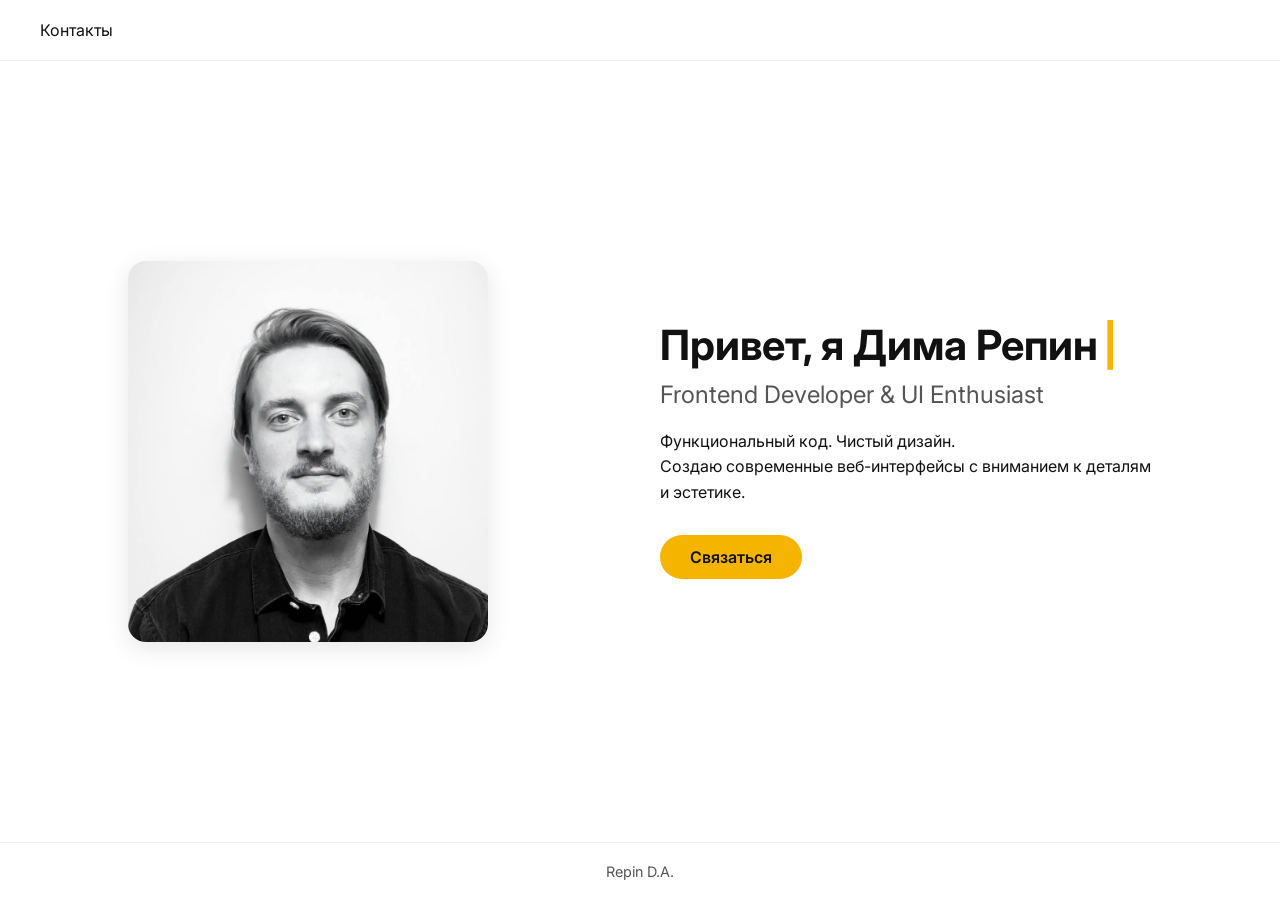
==== index.html @ d5427607 "first commit" ====
<!DOCTYPE html>
<html lang="ru">
<head>
  <meta charset="UTF-8" />
  <meta name="viewport" content="width=device-width, initial-scale=1.0" />
  <title>Repin</title>
  <link rel="stylesheet" href="style.css" />
  <link href="https://fonts.googleapis.com/css2?family=Inter:wght@400;600&display=swap" rel="stylesheet" />
</head>
<body>
  <header>
    <nav>
      
      <a href="contacts.html" class="nav-link">Контакты</a>
    </nav>
  </header>

  <main class="about-section">
    <img src="images/photo.jpg" alt="Моё фото" class="profile-photo reveal" />
    <div class="about-text">
      <h1 class="reveal">Привет, я Дима Репин</h1>
      <h2 class="reveal">Frontend Developer & UI Enthusiast</h2>
      <p class="reveal">Функциональный код. Чистый дизайн.<br> Создаю современные веб-интерфейсы с вниманием к деталям и эстетике.</p>
      <a href="contacts.html" class="btn reveal">Связаться</a>
    </div>
  </main>

  <footer>
    <p>Repin D.A.</p>
  </footer>

  <script>
    // Анимация появления при прокрутке
    const reveals = document.querySelectorAll('.reveal');
    function revealOnScroll() {
      for (let el of reveals) {
        const windowHeight = window.innerHeight;
        const elementTop = el.getBoundingClientRect().top;
        if (elementTop < windowHeight - 100) {
          el.classList.add('visible');
        }
      }
    }
    window.addEventListener('scroll', revealOnScroll);
    revealOnScroll();

    // Тень у шапки при прокрутке
    const header = document.querySelector('header');
    window.addEventListener('scroll', () => {
      if (window.scrollY > 50) header.classList.add('scrolled');
      else header.classList.remove('scrolled');
    });
  </script>
</body>
</html>
---- style.css ----
/* 🌿 Общие стили */
* {
  margin: 0;
  padding: 0;
  box-sizing: border-box;
}

body {
  font-family: "Inter", sans-serif;
  background-color: #ffffff; 
  color: #111;
  display: flex;
  flex-direction: column;
  min-height: 100vh;
  scroll-behavior: smooth;
  transition: background 0.5s ease;
}

/* При прокрутке фон становится чуть темнее */
body.scrolled {
  background: linear-gradient(180deg, #fefefe 0%, #fff4cc 100%);
}

/* 🌸 Шапка */
header {
  padding: 20px 40px;
  border-bottom: 1px solid #eee;
  background: rgba(255, 255, 255, 0.9);
  backdrop-filter: blur(8px);
  position: sticky;
  top: 0;
  z-index: 100;
  transition: box-shadow 0.3s;
}

header.scrolled {
  box-shadow: 0 2px 10px rgba(0, 0, 0, 0.1);
}

nav {
  display: flex;
  justify-content: space-between;
  align-items: center;
}

.logo {
  font-weight: 600;
  text-decoration: none;
  color: #111;
  font-size: 1.2rem;
  letter-spacing: 0.5px;
  transition: color 0.3s;
}

.logo:hover {
  color: #f4b400;
}

.nav-link {
  text-decoration: none;
  color: #111;
  transition: color 0.3s;
}

.nav-link:hover {
  color: #f4b400;
}

/* 💛 Главная секция */
.about-section {
  display: grid;
  grid-template-columns: 1fr 1fr;
  align-items: center;
  gap: 40px;
  padding: 80px 10%;
  flex: 1;
}

/* Фото с параллаксом */
.profile-photo {
  width: 100%;
  max-width: 360px;
  border-radius: 18px;
  box-shadow: 0 6px 24px rgba(0, 0, 0, 0.1);
  transition:
    transform 0.8s cubic-bezier(0.25, 1, 0.5, 1),
    box-shadow 0.4s ease;
  transform-style: preserve-3d;
}

.profile-photo:hover {
  transform: scale(1.05) rotateY(3deg) rotateX(2deg);
  box-shadow: 0 10px 30px rgba(0, 0, 0, 0.15);
}

/* Текст */
.about-text h1 {
  font-size: 2.6rem;
  margin-bottom: 10px;
  opacity: 0;
  animation: fadeUp 1s ease forwards;
  animation-delay: 0.2s;
}

.about-text h1::after {
  content: "|";
  animation: blink 1s infinite;
  color: #f4b400;
  margin-left: 5px;
}

.about-text h2 {
  font-weight: 400;
  color: #555;
  margin-bottom: 20px;
  opacity: 0;
  animation: fadeUp 1s ease forwards;
  animation-delay: 0.5s;
}

.about-text p {
  line-height: 1.6;
  margin-bottom: 30px;
  opacity: 0;
  animation: fadeUp 1s ease forwards;
  animation-delay: 0.8s;
}

/* Кнопка */
.btn {
  display: inline-block;
  background-color: #f4b400;
  color: #111;
  padding: 12px 30px;
  border-radius: 30px;
  text-decoration: none;
  font-weight: 600;
  transition: all 0.3s ease;
  position: relative;
  overflow: hidden;
}

.btn:hover {
  background-color: #ffca28;
  box-shadow: 0 6px 20px rgba(244, 180, 0, 0.45);
  transform: translateY(-2px);
}

.btn:active {
  transform: scale(0.97);
  box-shadow: 0 4px 10px rgba(244, 180, 0, 0.3);
  filter: brightness(0.95);
}

/* Эффект свечения при движении мыши */
.btn::after {
  content: "";
  position: absolute;
  top: -50%;
  left: -50%;
  width: 200%;
  height: 200%;
  background: radial-gradient(
    circle,
    rgba(255, 255, 255, 0.4) 10%,
    transparent 60%
  );
  transform: translate(-50%, -50%) scale(0);
  transition: transform 0.4s ease;
}

.btn:hover::after {
  transform: translate(-50%, -50%) scale(1);
}

/* 📬 Контакты */
.contacts-section {
  padding: 80px 10%;
  text-align: center;
  flex: 1;
  animation: fadeUp 1s forwards;
}

.contact-form {
  display: flex;
  flex-direction: column;
  gap: 15px;
  max-width: 400px;
  margin: 40px auto;
}

.contact-form input,
.contact-form textarea {
  border: 1px solid #ccc;
  border-radius: 8px;
  padding: 10px;
  font-size: 1rem;
  transition:
    border 0.3s,
    transform 0.2s;
}

.contact-form input:focus,
.contact-form textarea:focus {
  outline: none;
  border-color: #f4b400;
  transform: scale(1.02);
}

/* Ссылки */
.social-links {
  margin-top: 20px;
}

.social-links a {
  margin: 0 10px;
  text-decoration: none;
  color: #111;
  transition:
    color 0.3s,
    transform 0.2s,
    text-shadow 0.3s;
}

.social-links a:hover {
  color: #f4b400;
  transform: translateY(-2px);
  text-shadow: 0 2px 8px rgba(244, 180, 0, 0.4);
}

/* 🌙 Футер */
footer {
  text-align: center;
  padding: 20px;
  border-top: 1px solid #eee;
  color: #555;
  font-size: 0.9rem;
  background-color: #fff;
}

/* 🔮 Анимации */
@keyframes fadeUp {
  from {
    opacity: 0;
    transform: translateY(20px);
  }
  to {
    opacity: 1;
    transform: translateY(0);
  }
}

@keyframes blink {
  50% {
    opacity: 0;
  }
}

/* 🌿 Reveal-эффекты */
.reveal {
  opacity: 0;
  transform: translateY(40px);
  transition:
    opacity 0.8s ease,
    transform 0.8s ease;
}

.reveal.visible {
  opacity: 1;
  transform: translateY(0);
}

/* 📱 Адаптив */
@media (max-width: 768px) {
  .about-section {
    grid-template-columns: 1fr;
    text-align: center;
    gap: 20px;
  }

  .profile-photo {
    margin: 0 auto;
  }

  nav {
    flex-direction: column;
    gap: 10px;
  }
}
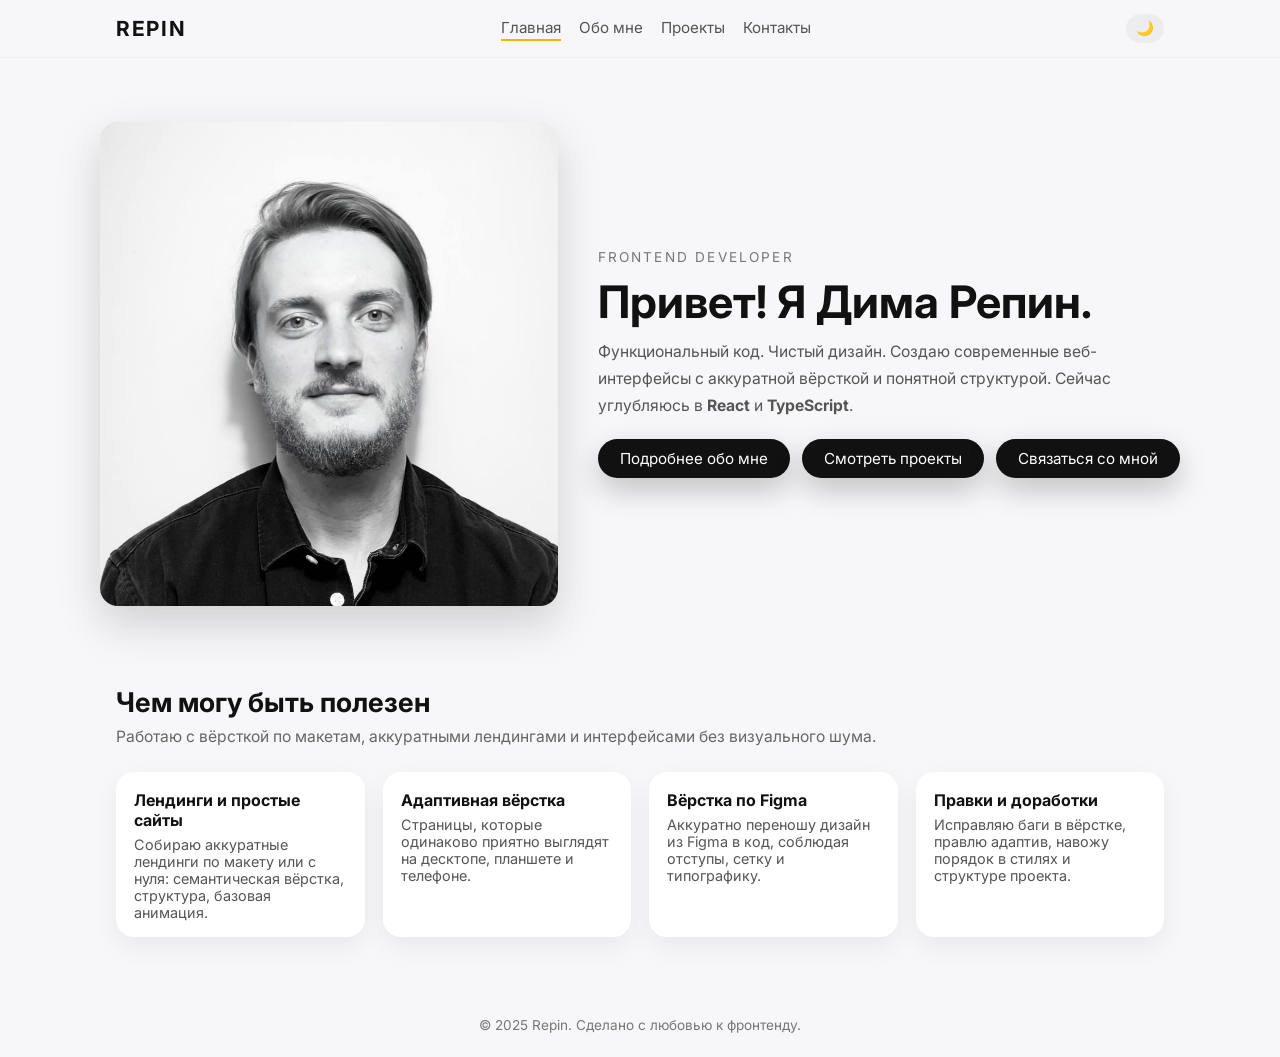
==== commit 79ed7782: "Первая версия сайта + тёмная тема + адаптив" ====
--- a/index.html
+++ b/index.html
@@ -3,53 +3,83 @@
 <head>
   <meta charset="UTF-8" />
   <meta name="viewport" content="width=device-width, initial-scale=1.0" />
-  <title>Repin</title>
+  <title>Repin — Frontend Developer</title>
+
+  <!-- Скрипт с темой и логикой (подключён до CSS, чтобы не мигала тема) -->
+  <script src="script.js"></script>
+
   <link rel="stylesheet" href="style.css" />
   <link href="https://fonts.googleapis.com/css2?family=Inter:wght@400;600&display=swap" rel="stylesheet" />
 </head>
 <body>
   <header>
     <nav>
-      
-      <a href="contacts.html" class="nav-link">Контакты</a>
+      <a href="index.html" class="logo">Repin</a>
+      <div class="nav-links">
+        <a href="index.html" class="nav-link active">Главная</a>
+        <a href="about.html" class="nav-link">Обо мне</a>
+        <a href="projects.html" class="nav-link">Проекты</a>
+        <a href="contacts.html" class="nav-link">Контакты</a>
+      </div>
+      <button class="theme-toggle" aria-label="Переключить тему">🌙</button>
     </nav>
   </header>
 
-  <main class="about-section">
-    <img src="images/photo.jpg" alt="Моё фото" class="profile-photo reveal" />
-    <div class="about-text">
-      <h1 class="reveal">Привет, я Дима Репин</h1>
-      <h2 class="reveal">Frontend Developer & UI Enthusiast</h2>
-      <p class="reveal">Функциональный код. Чистый дизайн.<br> Создаю современные веб-интерфейсы с вниманием к деталям и эстетике.</p>
-      <a href="contacts.html" class="btn reveal">Связаться</a>
-    </div>
+  <main>
+    <!-- HERO с фото -->
+    <section class="hero-section">
+      <div class="hero-inner">
+        <div class="hero-photo-wrapper reveal">
+          <img src="images/photo.jpg" alt="Фото Дмитрия Репина" class="profile-photo" />
+        </div>
+        <div class="hero-content">
+          <p class="hero-label reveal">Frontend Developer</p>
+          <h1 class="hero-title reveal">Привет! Я Дима Репин.</h1>
+          <p class="hero-subtitle reveal">
+            Функциональный код. Чистый дизайн. Создаю современные веб-интерфейсы
+            с аккуратной вёрсткой и понятной структурой. Сейчас углубляюсь
+            в <strong>React</strong> и <strong>TypeScript</strong>.
+          </p>
+          <div class="hero-actions reveal">
+            <a href="about.html" class="btn">Подробнее обо мне</a>
+            <a href="projects.html" class="btn">Смотреть проекты</a>
+            <a href="contacts.html" class="btn">Связаться со мной</a>
+          </div>
+        </div>
+      </div>
+    </section>
+
+    <!-- ЧЕМ МОГУ БЫТЬ ПОЛЕЗЕН -->
+    <section class="services-section">
+      <div class="container">
+        <h2 class="section-title reveal">Чем могу быть полезен</h2>
+        <p class="section-subtitle reveal">
+          Работаю c вёрсткой по макетам, аккуратными лендингами и интерфейсами без визуального шума.
+        </p>
+        <div class="services-grid">
+          <article class="service-card reveal">
+            <h3>Лендинги и простые сайты</h3>
+            <p>Собираю аккуратные лендинги по макету или с нуля: семантическая вёрстка, структура, базовая анимация.</p>
+          </article>
+          <article class="service-card reveal">
+            <h3>Адаптивная вёрстка</h3>
+            <p>Страницы, которые одинаково приятно выглядят на десктопе, планшете и телефоне.</p>
+          </article>
+          <article class="service-card reveal">
+            <h3>Вёрстка по Figma</h3>
+            <p>Аккуратно переношу дизайн из Figma в код, соблюдая отступы, сетку и типографику.</p>
+          </article>
+          <article class="service-card reveal">
+            <h3>Правки и доработки</h3>
+            <p>Исправляю баги в вёрстке, правлю адаптив, навожу порядок в стилях и структуре проекта.</p>
+          </article>
+        </div>
+      </div>
+    </section>
   </main>
 
   <footer>
-    <p>Repin D.A.</p>
+    <p>© 2025 Repin. Сделано с любовью к фронтенду.</p>
   </footer>
-
-  <script>
-    // Анимация появления при прокрутке
-    const reveals = document.querySelectorAll('.reveal');
-    function revealOnScroll() {
-      for (let el of reveals) {
-        const windowHeight = window.innerHeight;
-        const elementTop = el.getBoundingClientRect().top;
-        if (elementTop < windowHeight - 100) {
-          el.classList.add('visible');
-        }
-      }
-    }
-    window.addEventListener('scroll', revealOnScroll);
-    revealOnScroll();
-
-    // Тень у шапки при прокрутке
-    const header = document.querySelector('header');
-    window.addEventListener('scroll', () => {
-      if (window.scrollY > 50) header.classList.add('scrolled');
-      else header.classList.remove('scrolled');
-    });
-  </script>
 </body>
 </html>
--- a/style.css
+++ b/style.css
@@ -1,268 +1,703 @@
-/* 🌿 Общие стили */
+/* 🌿 Базовые стили */
 * {
   margin: 0;
   padding: 0;
   box-sizing: border-box;
 }
 
+html {
+  scroll-behavior: smooth;
+}
+
 body {
-  font-family: "Inter", sans-serif;
-  background-color: #ffffff; 
+  font-family: "Inter", system-ui, -apple-system, BlinkMacSystemFont, sans-serif;
+  background: #f7f7f9;
   color: #111;
   display: flex;
   flex-direction: column;
   min-height: 100vh;
-  scroll-behavior: smooth;
-  transition: background 0.5s ease;
-}
-
-/* При прокрутке фон становится чуть темнее */
+  transition: background 0.5s ease, color 0.5s ease;
+}
+
+/* лёгкая смена фона при скролле */
 body.scrolled {
-  background: linear-gradient(180deg, #fefefe 0%, #fff4cc 100%);
-}
-
-/* 🌸 Шапка */
+  background: radial-gradient(circle at top, #f0f4ff 0, #f7f7f9 45%, #f7f7f9 100%);
+}
+
+/* Тёмная тема */
+html.dark body {
+  background: #05060a;
+  color: #f5f5f5;
+}
+
+/* Контейнер */
+.container {
+  max-width: 1080px;
+  margin: 0 auto;
+  padding: 0 16px;
+}
+
+/* Шапка */
 header {
-  padding: 20px 40px;
-  border-bottom: 1px solid #eee;
-  background: rgba(255, 255, 255, 0.9);
-  backdrop-filter: blur(8px);
   position: sticky;
   top: 0;
-  z-index: 100;
-  transition: box-shadow 0.3s;
+  z-index: 20;
+  background: rgba(247, 247, 249, 0.9);
+  backdrop-filter: blur(12px);
+  border-bottom: 1px solid rgba(0, 0, 0, 0.04);
+  transition: box-shadow 0.3s ease, background 0.3s ease, border-color 0.3s ease;
+}
+
+html.dark header {
+  background: rgba(5, 6, 10, 0.9);
+  border-color: rgba(255, 255, 255, 0.04);
 }
 
 header.scrolled {
-  box-shadow: 0 2px 10px rgba(0, 0, 0, 0.1);
+  box-shadow: 0 10px 30px rgba(0, 0, 0, 0.1);
 }
 
 nav {
-  display: flex;
+  max-width: 1080px;
+  margin: 0 auto;
+  padding: 14px 16px;
+  display: flex;
+  align-items: center;
   justify-content: space-between;
+  gap: 12px;
+}
+
+.logo {
+  font-weight: 700;
+  font-size: 1.3rem;
+  text-decoration: none;
+  color: inherit;
+  letter-spacing: 0.08em;
+  text-transform: uppercase;
+}
+
+.nav-links {
+  display: flex;
+  gap: 18px;
   align-items: center;
 }
 
-.logo {
-  font-weight: 600;
+.nav-link {
+  text-decoration: none;
+  color: #555;
+  font-size: 0.95rem;
+  position: relative;
+  padding-bottom: 2px;
+  transition: color 0.2s ease, opacity 0.2s ease;
+}
+
+html.dark .nav-link {
+  color: #ccc;
+}
+
+.nav-link::after {
+  content: "";
+  position: absolute;
+  left: 0;
+  bottom: -2px;
+  width: 0;
+  height: 2px;
+  background-color: #f5b400;
+  transition: width 0.2s ease;
+}
+
+.nav-link:hover {
+  color: #111;
+}
+
+html.dark .nav-link:hover {
+  color: #fff;
+}
+
+.nav-link:hover::after,
+.nav-link.active::after {
+  width: 100%;
+}
+
+.theme-toggle {
+  border: none;
+  background: rgba(0, 0, 0, 0.04);
+  border-radius: 999px;
+  padding: 6px 10px;
+  cursor: pointer;
+  font-size: 0.9rem;
+  transition: background 0.2s ease, transform 0.1s ease;
+}
+
+html.dark .theme-toggle {
+  background: rgba(255, 255, 255, 0.06);
+  color: #f5f5f5;
+}
+
+.theme-toggle:hover {
+  transform: translateY(-1px);
+}
+
+/* Главный контент */
+main {
+  flex: 1;
+}
+
+/* HERO */
+.hero-section {
+  padding: 64px 16px 40px;
+}
+
+.hero-inner {
+  max-width: 1080px;
+  margin: 0 auto;
+  display: grid;
+  grid-template-columns: minmax(0, 1.1fr) minmax(0, 1.4fr);
+  gap: 40px;
+  align-items: center;
+}
+
+.hero-photo-wrapper {
+  display: flex;
+  justify-content: center;
+}
+
+.hero-label {
+  font-size: 0.85rem;
+  letter-spacing: 0.16em;
+  text-transform: uppercase;
+  color: #777;
+  margin-bottom: 10px;
+}
+
+html.dark .hero-label {
+  color: #aaa;
+}
+
+.hero-title {
+  font-size: clamp(2.1rem, 3vw + 1rem, 2.8rem);
+  margin-bottom: 10px;
+}
+
+.hero-subtitle {
+  max-width: 560px;
+  font-size: 0.98rem;
+  line-height: 1.7;
+  color: #555;
+  margin-bottom: 20px;
+}
+
+html.dark .hero-subtitle {
+  color: #cfcfcf;
+}
+
+.hero-actions {
+  display: flex;
+  gap: 12px;
+  flex-wrap: wrap;
+}
+
+/* ОБО МНЕ СТРАНИЦА */
+.about-section {
+  padding: 64px 16px 48px;
+}
+
+.about-inner {
+  max-width: 1080px;
+  margin: 0 auto;
+  display: grid;
+  grid-template-columns: 360px minmax(0, 1fr);
+  gap: 48px;
+  align-items: flex-start;
+}
+
+.about-left {
+  display: flex;
+}
+
+.about-card {
+  width: 100%;
+  background: #fff;
+  border-radius: 24px;
+  padding: 24px;
+  box-shadow: 0 16px 40px rgba(0, 0, 0, 0.06);
+  display: flex;
+  flex-direction: column;
+  gap: 18px;
+}
+
+html.dark .about-card {
+  background: #11131b;
+  box-shadow: 0 20px 50px rgba(0, 0, 0, 0.9);
+}
+
+.about-photo-wrapper {
+  margin: 0 0 16px 0;
+}
+
+.profile-photo {
+  width: 100%;
+  max-width: 100%;
+  border-radius: 18px;
+  object-fit: cover;
+  box-shadow: 0 18px 45px rgba(0, 0, 0, 0.16);
+  animation: float 10s ease-in-out infinite;
+}
+
+/* лёгкая «плавающая» анимация фото */
+@keyframes float {
+  0%, 100% {
+    transform: translateY(0);
+  }
+  50% {
+    transform: translateY(-6px);
+  }
+}
+
+.about-text h1 {
+  font-size: clamp(2rem, 2.6vw + 1.3rem, 2.6rem);
+  margin-bottom: 8px;
+}
+
+.about-text h2 {
+  font-size: 1.05rem;
+  font-weight: 500;
+  color: #666;
+  margin-bottom: 16px;
+}
+
+html.dark .about-text h2 {
+  color: #aaa;
+}
+
+.about-text p {
+  margin-bottom: 14px;
+  line-height: 1.7;
+}
+
+.about-list {
+  list-style: none;
+  margin: 60px 0 22px;
+  display: flex;
+  flex-direction: column;
+  gap: 10px;
+}
+
+.about-label {
+  font-size: 0.78rem;
+  text-transform: uppercase;
+  letter-spacing: 0.14em;
+  color: #777;
+  display: block;
+}
+
+html.dark .about-label {
+  color: #9a9a9a;
+}
+
+.about-value {
+  font-size: 0.93rem;
+  line-height: 1.6;
+}
+
+/* Технологии */
+.tech-block h3 {
+  font-size: 1rem;
+  margin-bottom: 4px;
+}
+
+.tech-note {
+  font-size: 0.86rem;
+  color: #777;
+  margin-bottom: 8px;
+}
+
+html.dark .tech-note {
+  color: #b4b4b4;
+}
+
+.tech-list {
+  list-style: none;
+  display: flex;
+  flex-wrap: wrap;
+  gap: 8px;
+}
+
+.tech-pill {
+  display: inline-flex;
+  align-items: center;
+  justify-content: center;
+  padding: 6px 12px;
+  border-radius: 999px;
+  border: 1px solid rgba(0, 0, 0, 0.1);
+  background: #fff;
+  font-size: 0.86rem;
+  text-decoration: none;
+  color: #333;
+  transition: background 0.2s ease, transform 0.1s ease, box-shadow 0.2s ease;
+}
+
+.tech-pill:hover {
+  transform: translateY(-1px);
+  background: #111;
+  color: #fff;
+  box-shadow: 0 10px 26px rgba(0, 0, 0, 0.18);
+}
+
+html.dark .tech-pill {
+  background: #151720;
+  border-color: rgba(255, 255, 255, 0.1);
+  color: #e5e5e5;
+}
+
+html.dark .tech-pill:hover {
+  background: #f5b400;
+  color: #111;
+}
+
+/* Кнопки */
+.btn {
+  display: inline-flex;
+  align-items: center;
+  justify-content: center;
+  padding: 10px 22px;
+  border-radius: 999px;
+  background: #111;
+  color: #fff;
+  border: none;
+  text-decoration: none;
+  font-size: 0.95rem;
+  cursor: pointer;
+  transition: transform 0.15s ease, box-shadow 0.2s ease, background 0.2s ease;
+  box-shadow: 0 12px 30px rgba(0, 0, 0, 0.22);
+}
+
+.btn:hover {
+  transform: translateY(-1px);
+  box-shadow: 0 18px 40px rgba(0, 0, 0, 0.26);
+}
+
+html.dark .btn {
+  background: #f5b400;
+  color: #111;
+  box-shadow: 0 12px 30px rgba(245, 180, 0, 0.35);
+}
+
+html.dark .btn:hover {
+  background: #ffd35a;
+}
+
+.about-actions,
+.page-actions {
+  margin-top: 16px;
+  display: flex;
+  gap: 12px;
+  flex-wrap: wrap;
+}
+
+/* центрируем кнопки на about */
+.centered-actions {
+  justify-content: center;
+}
+
+/* Общие заголовки */
+.section-title {
+  font-size: 1.7rem;
+  margin-bottom: 8px;
+}
+
+.section-subtitle {
+  font-size: 0.98rem;
+  color: #666;
+  margin-bottom: 26px;
+}
+
+html.dark .section-subtitle {
+  color: #a9a9a9;
+}
+
+/* ЧЕМ МОГУ БЫТЬ ПОЛЕЗЕН */
+.services-section {
+  padding: 40px 0 60px;
+}
+
+.services-grid {
+  display: grid;
+  grid-template-columns: repeat(auto-fit, minmax(240px, 1fr));
+  gap: 18px;
+}
+
+.service-card {
+  background: #fff;
+  border-radius: 18px;
+  padding: 18px 18px 16px;
+  box-shadow: 0 10px 26px rgba(0, 0, 0, 0.06);
+  transition: transform 0.2s ease, box-shadow 0.2s ease, background 0.25s ease;
+}
+
+.service-card h3 {
+  font-size: 1rem;
+  margin-bottom: 6px;
+}
+
+.service-card p {
+  font-size: 0.9rem;
+  color: #555;
+}
+
+.service-card:hover {
+  transform: translateY(-4px);
+  box-shadow: 0 18px 40px rgba(0, 0, 0, 0.1);
+}
+
+html.dark .service-card {
+  background: #11131b;
+  box-shadow: 0 14px 34px rgba(0, 0, 0, 0.85);
+}
+
+html.dark .service-card p {
+  color: #d1d1d1;
+}
+
+/* ПРОЕКТЫ */
+.projects-section {
+  padding: 64px 0 60px;
+}
+
+.projects-grid {
+  max-width: 1080px;
+  margin: 0 auto;
+  padding: 0 16px 8px;
+  display: grid;
+  grid-template-columns: repeat(auto-fit, minmax(260px, 1fr));
+  gap: 18px;
+}
+
+.project-card {
+  background: #fff;
+  border-radius: 18px;
+  padding: 18px 18px 16px;
+  box-shadow: 0 10px 26px rgba(0, 0, 0, 0.06);
+  display: flex;
+  flex-direction: column;
+  gap: 8px;
+  transition: transform 0.2s ease, box-shadow 0.2s ease, background 0.25s ease;
+}
+
+.project-card h3 {
+  font-size: 1rem;
+}
+
+.project-card p {
+  font-size: 0.9rem;
+  color: #555;
+}
+
+.project-link {
+  font-size: 0.9rem;
   text-decoration: none;
   color: #111;
-  font-size: 1.2rem;
-  letter-spacing: 0.5px;
-  transition: color 0.3s;
-}
-
-.logo:hover {
-  color: #f4b400;
-}
-
-.nav-link {
+  margin-top: 4px;
+  display: inline-flex;
+  align-items: center;
+  gap: 6px;
+}
+
+.project-link::after {
+  content: "↗";
+  font-size: 0.85em;
+  opacity: 0.7;
+}
+
+.project-card:hover {
+  transform: translateY(-4px) translateZ(0);
+  box-shadow: 0 18px 40px rgba(0, 0, 0, 0.1);
+}
+
+html.dark .project-card {
+  background: #11131b;
+  box-shadow: 0 14px 34px rgba(0, 0, 0, 0.85);
+}
+
+html.dark .project-card p {
+  color: #d1d1d1;
+}
+
+/* КОНТАКТЫ */
+.contacts-section {
+  padding: 64px 0 40px;
+}
+
+.contact-form {
+  display: flex;
+  flex-direction: column;
+  gap: 18px;
+  max-width: 700px;
+  margin: 26px auto 10px;
+  padding: 20px 18px 18px;
+  border-radius: 20px;
+  background: #fff;
+  box-shadow: 0 14px 34px rgba(0, 0, 0, 0.08);
+  transition: transform 0.25s ease, box-shadow 0.25s ease, background 0.25s ease;
+}
+
+.contact-form.sent {
+  transform: translateY(-2px);
+  box-shadow: 0 20px 46px rgba(0, 0, 0, 0.12);
+}
+
+html.dark .contact-form {
+  background: #10121b;
+  box-shadow: 0 18px 40px rgba(0, 0, 0, 0.9);
+}
+
+.form-row {
+  display: grid;
+  grid-template-columns: repeat(2, minmax(0, 1fr));
+  gap: 16px;
+}
+
+.form-field {
+  display: flex;
+  flex-direction: column;
+  gap: 6px;
+}
+
+.form-field label {
+  font-size: 0.85rem;
+  color: #666;
+}
+
+html.dark .form-field label {
+  color: #b9b9b9;
+}
+
+input,
+textarea,
+select {
+  font-family: inherit;
+  font-size: 0.95rem;
+  padding: 9px 11px;
+  border-radius: 12px;
+  border: 1px solid rgba(0, 0, 0, 0.08);
+  background: #fafafa;
+  outline: none;
+  transition: border-color 0.18s ease, box-shadow 0.18s ease, background 0.18s ease, transform 0.1s ease;
+}
+
+textarea {
+  resize: vertical;
+  min-height: 150px;
+}
+
+html.dark input,
+html.dark textarea,
+html.dark select {
+  background: #171a24;
+  border-color: rgba(255, 255, 255, 0.06);
+  color: #f5f5f5;
+}
+
+input:focus,
+textarea:focus,
+select:focus {
+  border-color: #f5b400;
+  box-shadow: 0 0 0 1px rgba(245, 180, 0, 0.4);
+  transform: translateY(-1px);
+}
+
+/* чекбокс и футер формы */
+.form-footer {
+  display: flex;
+  justify-content: space-between;
+  gap: 14px;
+  align-items: center;
+  flex-wrap: wrap;
+  margin-top: 4px;
+}
+
+.checkbox-label {
+  display: inline-flex;
+  align-items: center;
+  gap: 8px;
+  font-size: 0.85rem;
+  color: #666;
+}
+
+html.dark .checkbox-label {
+  color: #bcbcbc;
+}
+
+.checkbox-label input {
+  width: 16px;
+  height: 16px;
+  margin: 0;
+}
+
+.form-status {
+  font-size: 0.86rem;
+  color: #0a7c3a;
+  min-height: 1em;
+  margin-top: -4px;
+}
+
+html.dark .form-status {
+  color: #6de39b;
+}
+
+/* Соцсети */
+.social-links {
+  margin-top: 24px;
+  display: flex;
+  gap: 14px;
+  flex-wrap: wrap;
+  justify-content: center;
+}
+
+.social-links a {
+  font-size: 0.92rem;
   text-decoration: none;
+  color: #555;
+  padding: 6px 10px;
+  border-radius: 999px;
+  border: 1px solid rgba(0, 0, 0, 0.06);
+  transition: background 0.2s ease, transform 0.1s ease, border-color 0.2s ease;
+}
+
+.social-links a:hover {
+  background: #111;
+  color: #fff;
+  transform: translateY(-1px);
+  border-color: transparent;
+}
+
+html.dark .social-links a {
+  color: #d4d4d4;
+  border-color: rgba(255, 255, 255, 0.07);
+}
+
+html.dark .social-links a:hover {
+  background: #f5b400;
   color: #111;
-  transition: color 0.3s;
-}
-
-.nav-link:hover {
-  color: #f4b400;
-}
-
-/* 💛 Главная секция */
-.about-section {
-  display: grid;
-  grid-template-columns: 1fr 1fr;
-  align-items: center;
-  gap: 40px;
-  padding: 80px 10%;
-  flex: 1;
-}
-
-/* Фото с параллаксом */
-.profile-photo {
-  width: 100%;
-  max-width: 360px;
-  border-radius: 18px;
-  box-shadow: 0 6px 24px rgba(0, 0, 0, 0.1);
-  transition:
-    transform 0.8s cubic-bezier(0.25, 1, 0.5, 1),
-    box-shadow 0.4s ease;
-  transform-style: preserve-3d;
-}
-
-.profile-photo:hover {
-  transform: scale(1.05) rotateY(3deg) rotateX(2deg);
-  box-shadow: 0 10px 30px rgba(0, 0, 0, 0.15);
-}
-
-/* Текст */
-.about-text h1 {
-  font-size: 2.6rem;
-  margin-bottom: 10px;
-  opacity: 0;
-  animation: fadeUp 1s ease forwards;
-  animation-delay: 0.2s;
-}
-
-.about-text h1::after {
-  content: "|";
-  animation: blink 1s infinite;
-  color: #f4b400;
-  margin-left: 5px;
-}
-
-.about-text h2 {
-  font-weight: 400;
-  color: #555;
-  margin-bottom: 20px;
-  opacity: 0;
-  animation: fadeUp 1s ease forwards;
-  animation-delay: 0.5s;
-}
-
-.about-text p {
-  line-height: 1.6;
-  margin-bottom: 30px;
-  opacity: 0;
-  animation: fadeUp 1s ease forwards;
-  animation-delay: 0.8s;
-}
-
-/* Кнопка */
-.btn {
-  display: inline-block;
-  background-color: #f4b400;
-  color: #111;
-  padding: 12px 30px;
-  border-radius: 30px;
-  text-decoration: none;
-  font-weight: 600;
-  transition: all 0.3s ease;
-  position: relative;
-  overflow: hidden;
-}
-
-.btn:hover {
-  background-color: #ffca28;
-  box-shadow: 0 6px 20px rgba(244, 180, 0, 0.45);
-  transform: translateY(-2px);
-}
-
-.btn:active {
-  transform: scale(0.97);
-  box-shadow: 0 4px 10px rgba(244, 180, 0, 0.3);
-  filter: brightness(0.95);
-}
-
-/* Эффект свечения при движении мыши */
-.btn::after {
-  content: "";
-  position: absolute;
-  top: -50%;
-  left: -50%;
-  width: 200%;
-  height: 200%;
-  background: radial-gradient(
-    circle,
-    rgba(255, 255, 255, 0.4) 10%,
-    transparent 60%
-  );
-  transform: translate(-50%, -50%) scale(0);
-  transition: transform 0.4s ease;
-}
-
-.btn:hover::after {
-  transform: translate(-50%, -50%) scale(1);
-}
-
-/* 📬 Контакты */
-.contacts-section {
-  padding: 80px 10%;
+}
+
+/* Подвал */
+footer {
+  padding: 20px 16px 24px;
   text-align: center;
-  flex: 1;
-  animation: fadeUp 1s forwards;
-}
-
-.contact-form {
-  display: flex;
-  flex-direction: column;
-  gap: 15px;
-  max-width: 400px;
-  margin: 40px auto;
-}
-
-.contact-form input,
-.contact-form textarea {
-  border: 1px solid #ccc;
-  border-radius: 8px;
-  padding: 10px;
-  font-size: 1rem;
-  transition:
-    border 0.3s,
-    transform 0.2s;
-}
-
-.contact-form input:focus,
-.contact-form textarea:focus {
-  outline: none;
-  border-color: #f4b400;
-  transform: scale(1.02);
-}
-
-/* Ссылки */
-.social-links {
-  margin-top: 20px;
-}
-
-.social-links a {
-  margin: 0 10px;
-  text-decoration: none;
-  color: #111;
-  transition:
-    color 0.3s,
-    transform 0.2s,
-    text-shadow 0.3s;
-}
-
-.social-links a:hover {
-  color: #f4b400;
-  transform: translateY(-2px);
-  text-shadow: 0 2px 8px rgba(244, 180, 0, 0.4);
-}
-
-/* 🌙 Футер */
-footer {
-  text-align: center;
-  padding: 20px;
-  border-top: 1px solid #eee;
-  color: #555;
-  font-size: 0.9rem;
-  background-color: #fff;
-}
-
-/* 🔮 Анимации */
-@keyframes fadeUp {
-  from {
-    opacity: 0;
-    transform: translateY(20px);
-  }
-  to {
-    opacity: 1;
-    transform: translateY(0);
-  }
-}
-
-@keyframes blink {
-  50% {
-    opacity: 0;
-  }
-}
-
-/* 🌿 Reveal-эффекты */
+  font-size: 0.85rem;
+  color: #777;
+}
+
+html.dark footer {
+  color: #9d9d9d;
+}
+
+/* Reveal-анимация (минималистичная) */
 .reveal {
   opacity: 0;
-  transform: translateY(40px);
-  transition:
-    opacity 0.8s ease,
-    transform 0.8s ease;
+  transform: translateY(16px);
+  transition: opacity 0.5s ease-out, transform 0.5s ease-out;
 }
 
 .reveal.visible {
@@ -270,20 +705,74 @@
   transform: translateY(0);
 }
 
-/* 📱 Адаптив */
-@media (max-width: 768px) {
-  .about-section {
-    grid-template-columns: 1fr;
-    text-align: center;
-    gap: 20px;
+/* Адаптив */
+@media (max-width: 900px) {
+  .about-inner,
+  .hero-inner {
+    grid-template-columns: minmax(0, 1fr);
+    text-align: left;
+  }
+
+  .about-left {
+    order: -1;
   }
 
   .profile-photo {
-    margin: 0 auto;
-  }
-
+    margin-bottom: 10px;
+  }
+}
+
+@media (max-width: 720px) {
   nav {
+    padding-inline: 10px;
+  }
+
+  .nav-links {
+    gap: 12px;
+    flex-wrap: wrap;
+    justify-content: flex-end;
+  }
+
+  .hero-section {
+    padding-top: 52px;
+  }
+
+  .hero-subtitle {
+    max-width: 100%;
+  }
+
+  .projects-grid {
+    padding-inline: 12px;
+  }
+
+  .contact-form {
+    padding-inline: 14px;
+  }
+
+  .form-row {
+    grid-template-columns: minmax(0, 1fr);
+  }
+
+  /* было align-items: flex-start; — меняем на центр + растягиваем кнопку */
+  .form-footer {
     flex-direction: column;
-    gap: 10px;
-  }
-}
+    align-items: center;
+    width: 100%;
+  }
+
+  .form-footer .btn {
+    width: 100%;          /* кнопка во всю ширину формы */
+    justify-content: center;
+  }
+  .page-actions {
+    display: flex;
+    justify-content: center;
+    width: 100%;
+    padding: 0 10px;
+  }
+
+  .page-actions .btn {
+    width: 100%;
+    justify-content: center;
+  }
+}
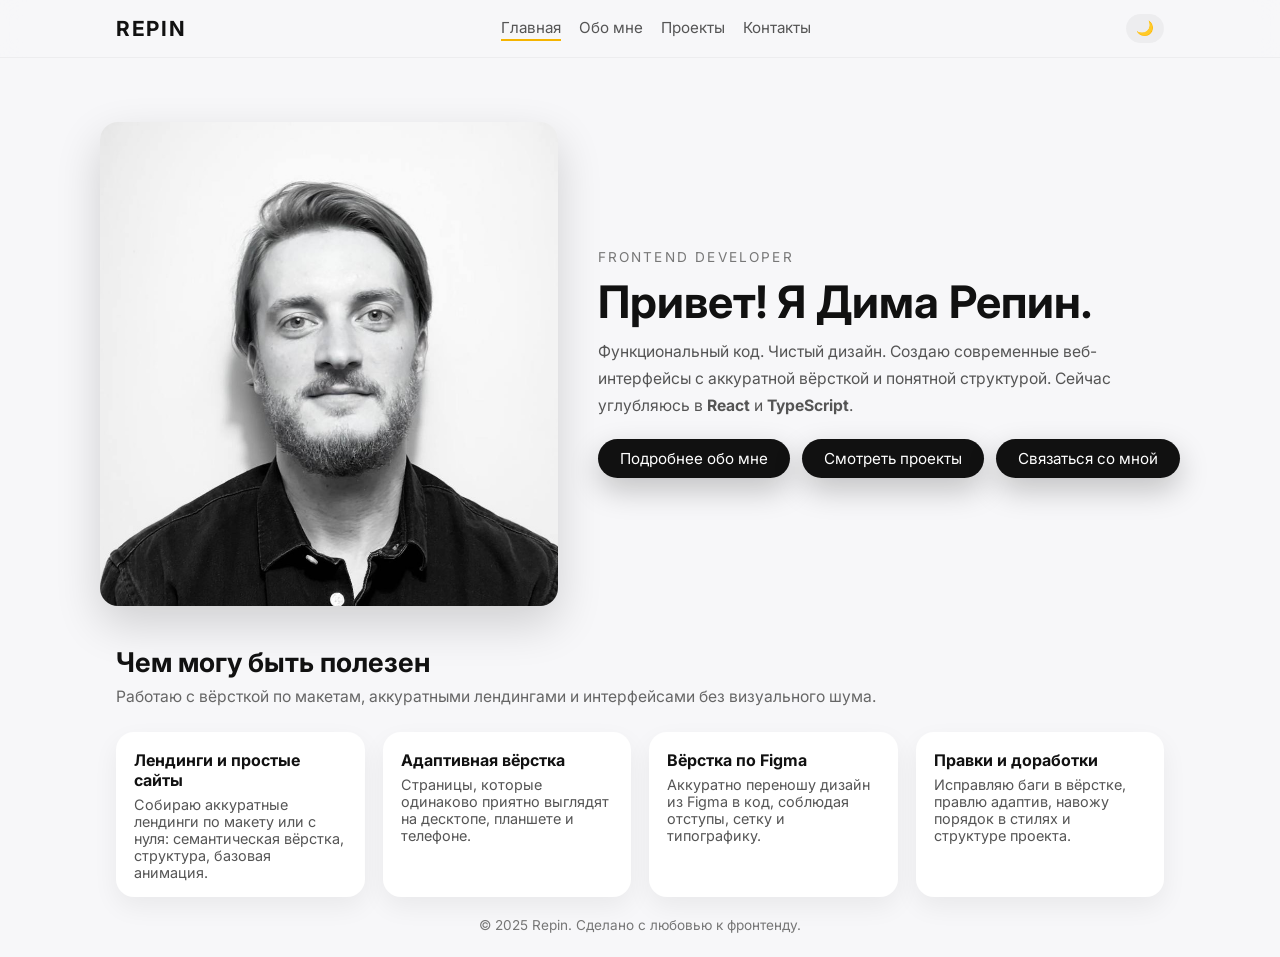
==== commit 8a30e1fe: "final" ====
--- a/index.html
+++ b/index.html
@@ -76,6 +76,13 @@
         </div>
       </div>
     </section>
+        <!-- Те же три кнопки — для планшетов и мобилок, ниже блока "Чем могу быть полезен" -->
+    <div class="hero-actions hero-actions-bottom">
+      <a href="about.html" class="btn">Подробнее обо мне</a>
+      <a href="projects.html" class="btn">Смотреть проекты</a>
+      <a href="contacts.html" class="btn">Связаться со мной</a>
+    </div>
+
   </main>
 
   <footer>
--- a/style.css
+++ b/style.css
@@ -1,3 +1,4 @@
+
 /* 🌿 Базовые стили */
 * {
   margin: 0;
@@ -67,6 +68,7 @@
   gap: 12px;
 }
 
+/* Логотип — текст REPIN */
 .logo {
   font-weight: 700;
   font-size: 1.3rem;
@@ -76,6 +78,7 @@
   text-transform: uppercase;
 }
 
+/* Навигация */
 .nav-links {
   display: flex;
   gap: 18px;
@@ -119,6 +122,7 @@
   width: 100%;
 }
 
+/* Переключатель темы */
 .theme-toggle {
   border: none;
   background: rgba(0, 0, 0, 0.04);
@@ -197,7 +201,12 @@
   flex-wrap: wrap;
 }
 
-/* ОБО МНЕ СТРАНИЦА */
+/* Нижний блок с кнопками для адаптива (по умолчанию скрыт) */
+.hero-actions-bottom {
+  display: none;
+}
+
+/* ОБО МНЕ */
 .about-section {
   padding: 64px 16px 48px;
 }
@@ -254,6 +263,10 @@
   }
 }
 
+.about-text {
+  position: relative;
+}
+
 .about-text h1 {
   font-size: clamp(2rem, 2.6vw + 1.3rem, 2.6rem);
   margin-bottom: 8px;
@@ -277,7 +290,7 @@
 
 .about-list {
   list-style: none;
-  margin: 60px 0 22px;
+  margin: 18px 0 22px;
   display: flex;
   flex-direction: column;
   gap: 10px;
@@ -298,6 +311,11 @@
 .about-value {
   font-size: 0.93rem;
   line-height: 1.6;
+}
+
+
+.about-mark {
+  display: none;
 }
 
 /* Технологии */
@@ -417,9 +435,7 @@
 }
 
 /* ЧЕМ МОГУ БЫТЬ ПОЛЕЗЕН */
-.services-section {
-  padding: 40px 0 60px;
-}
+
 
 .services-grid {
   display: grid;
@@ -501,6 +517,7 @@
   display: inline-flex;
   align-items: center;
   gap: 6px;
+  font-weight: 500;
 }
 
 .project-link::after {
@@ -521,6 +538,17 @@
 
 html.dark .project-card p {
   color: #d1d1d1;
+}
+
+/* ссылки в тёмной теме — заметные */
+html.dark .project-link {
+  color: #ffffff;
+  opacity: 0.9;
+}
+
+html.dark .project-link:hover {
+  color: #ffd86b;
+  opacity: 1;
 }
 
 /* КОНТАКТЫ */
@@ -693,7 +721,7 @@
   color: #9d9d9d;
 }
 
-/* Reveal-анимация (минималистичная) */
+/* Reveal-анимация */
 .reveal {
   opacity: 0;
   transform: translateY(16px);
@@ -705,7 +733,7 @@
   transform: translateY(0);
 }
 
-/* Адаптив */
+/* Адаптив ≤ 900px (планшеты + мобилки) */
 @media (max-width: 900px) {
   .about-inner,
   .hero-inner {
@@ -720,27 +748,102 @@
   .profile-photo {
     margin-bottom: 10px;
   }
-}
-
+
+  /* Шапка: логотип по центру, меню снизу, тема справа */
+  nav {
+    width: 100%;
+    padding: 14px 14px 8px;
+    display: flex;
+    flex-direction: column;
+    align-items: center;
+    position: relative;
+    gap: 6px;
+  }
+
+  .logo {
+    order: 1;
+    margin: 0 auto;
+    text-align: center;
+  }
+
+  .theme-toggle {
+    order: 2;
+    position: absolute;
+    top: 10px;
+    right: 14px;
+    margin: 0;
+  }
+
+  .nav-links {
+    order: 3;
+    width: 100%;
+    display: flex;
+    justify-content: center;
+    gap: 20px;
+    margin-top: 6px;
+    flex-wrap: wrap;
+  }
+
+  .nav-link {
+    font-size: 1.05rem;
+  }
+
+  /* на планшетах и мобилках верхний блок кнопок прячем */
+  .hero-section .hero-actions {
+    display: none;
+  }
+
+  /* и показываем нижний блок после "Чем могу быть полезен" */
+  .hero-actions-bottom {
+    display: flex;
+    justify-content: center;
+    flex-wrap: wrap;
+    gap: 14px;
+    margin: 24px auto 32px;
+    padding: 0 16px;
+    max-width: 1080px;
+  }
+
+  .hero-actions-bottom .btn {
+    width: 100%;
+    max-width: 320px;
+    justify-content: center;
+    text-align: center;
+  }
+  
+.about-actions {
+  display: flex;
+  flex-direction: column;
+  align-items: center;
+  gap: 14px;
+  width: 100%;
+  margin-top: 28px;
+}
+
+.about-actions .btn {
+  width: 100%;
+  max-width: 320px;
+  justify-content: center;
+}
+.page-actions {
+    display: flex !important;
+    justify-content: center !important;
+    width: 100% !important;
+    margin: 28px 0 40px !important;
+    padding: 0 16px !important;
+  }
+
+  .page-actions .btn {
+    width: 100% !important;
+    max-width: 320px !important;
+    justify-content: center !important;
+    text-align: center !important;
+  }
+
+}
+
+/* Адаптив ≤ 720px (телефоны) */
 @media (max-width: 720px) {
-  nav {
-    padding-inline: 10px;
-  }
-
-  .nav-links {
-    gap: 12px;
-    flex-wrap: wrap;
-    justify-content: flex-end;
-  }
-
-  .hero-section {
-    padding-top: 52px;
-  }
-
-  .hero-subtitle {
-    max-width: 100%;
-  }
-
   .projects-grid {
     padding-inline: 12px;
   }
@@ -753,7 +856,7 @@
     grid-template-columns: minmax(0, 1fr);
   }
 
-  /* было align-items: flex-start; — меняем на центр + растягиваем кнопку */
+  /* форма: кнопка отправки по центру и на всю ширину */
   .form-footer {
     flex-direction: column;
     align-items: center;
@@ -761,18 +864,27 @@
   }
 
   .form-footer .btn {
-    width: 100%;          /* кнопка во всю ширину формы */
+    width: 100%;
     justify-content: center;
   }
+
+  /* кнопка на странице проектов по центру и на всю ширину */
   .page-actions {
     display: flex;
     justify-content: center;
     width: 100%;
     padding: 0 10px;
+    margin-top: 24px;
+    margin-bottom: 40px;
   }
 
   .page-actions .btn {
     width: 100%;
+    max-width: 320px;
     justify-content: center;
   }
-}
+
+  .projects-section .page-actions {
+    margin-top: 30px;
+  }
+}
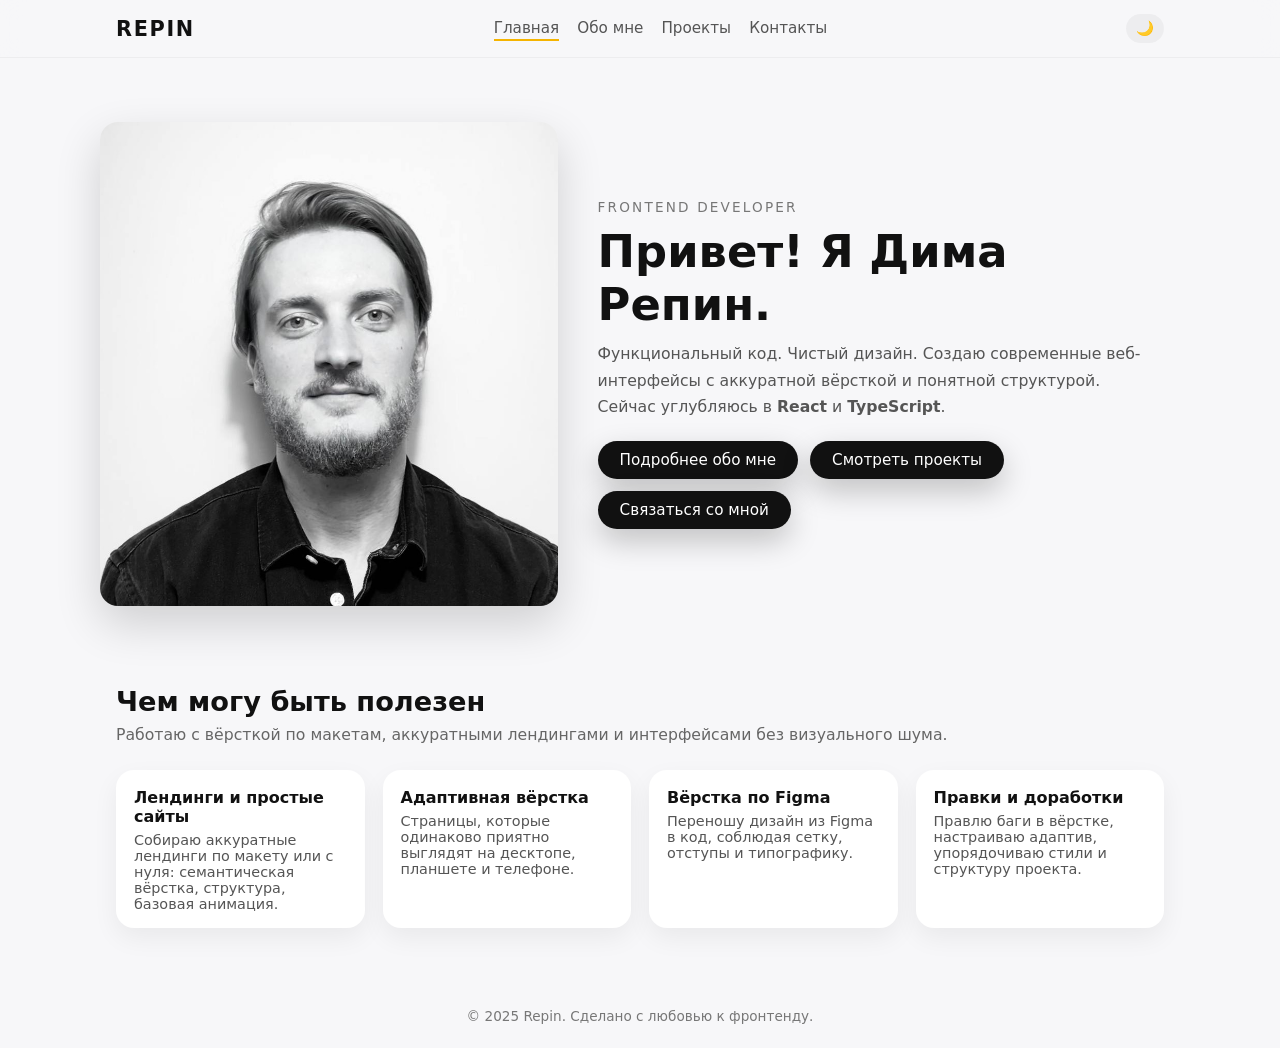
==== commit 5cb43340: "fix: unify button layout across pages and center project action button" ====
--- a/index.html
+++ b/index.html
@@ -1,20 +1,28 @@
 <!DOCTYPE html>
-<html lang="ru">
+<html lang="ru" class="">
 <head>
   <meta charset="UTF-8" />
-  <meta name="viewport" content="width=device-width, initial-scale=1.0" />
-  <title>Repin — Frontend Developer</title>
+  <title>Главная — Repin</title>
+  <meta name="viewport" content="width=device-width, initial-scale=1" />
 
-  <!-- Скрипт с темой и логикой (подключён до CSS, чтобы не мигала тема) -->
-  <script src="script.js"></script>
+  <!-- Фикс мигания темы: читаем localStorage до загрузки стилей -->
+  <script>
+    (function () {
+      try {
+        const stored = localStorage.getItem('theme');
+        if (stored === 'dark') {
+          document.documentElement.classList.add('dark');
+        }
+      } catch (e) {}
+    })();
+  </script>
 
   <link rel="stylesheet" href="style.css" />
-  <link href="https://fonts.googleapis.com/css2?family=Inter:wght@400;600&display=swap" rel="stylesheet" />
 </head>
 <body>
   <header>
     <nav>
-      <a href="index.html" class="logo">Repin</a>
+      <a href="index.html" class="logo">REPIN</a>
       <div class="nav-links">
         <a href="index.html" class="nav-link active">Главная</a>
         <a href="about.html" class="nav-link">Обо мне</a>
@@ -26,19 +34,18 @@
   </header>
 
   <main>
-    <!-- HERO с фото -->
+    <!-- HERO -->
     <section class="hero-section">
       <div class="hero-inner">
-        <div class="hero-photo-wrapper reveal">
-          <img src="images/photo.jpg" alt="Фото Дмитрия Репина" class="profile-photo" />
+        <div class="hero-photo-wrapper">
+          <img src="images/photo.jpg" alt="Дима Репин" class="profile-photo" />
         </div>
-        <div class="hero-content">
-          <p class="hero-label reveal">Frontend Developer</p>
+        <div class="hero-text">
+          <div class="hero-label">Frontend Developer</div>
           <h1 class="hero-title reveal">Привет! Я Дима Репин.</h1>
           <p class="hero-subtitle reveal">
-            Функциональный код. Чистый дизайн. Создаю современные веб-интерфейсы
-            с аккуратной вёрсткой и понятной структурой. Сейчас углубляюсь
-            в <strong>React</strong> и <strong>TypeScript</strong>.
+            Функциональный код. Чистый дизайн. Создаю современные веб-интерфейсы с аккуратной вёрсткой
+            и понятной структурой. Сейчас углубляюсь в <strong>React</strong> и <strong>TypeScript</strong>.
           </p>
           <div class="hero-actions reveal">
             <a href="about.html" class="btn">Подробнее обо мне</a>
@@ -52,41 +59,47 @@
     <!-- ЧЕМ МОГУ БЫТЬ ПОЛЕЗЕН -->
     <section class="services-section">
       <div class="container">
-        <h2 class="section-title reveal">Чем могу быть полезен</h2>
-        <p class="section-subtitle reveal">
-          Работаю c вёрсткой по макетам, аккуратными лендингами и интерфейсами без визуального шума.
+        <h2 class="section-title">Чем могу быть полезен</h2>
+        <p class="section-subtitle">
+          Работаю с вёрсткой по макетам, аккуратными лендингами и интерфейсами без визуального шума.
         </p>
+
         <div class="services-grid">
           <article class="service-card reveal">
             <h3>Лендинги и простые сайты</h3>
             <p>Собираю аккуратные лендинги по макету или с нуля: семантическая вёрстка, структура, базовая анимация.</p>
           </article>
+
           <article class="service-card reveal">
             <h3>Адаптивная вёрстка</h3>
             <p>Страницы, которые одинаково приятно выглядят на десктопе, планшете и телефоне.</p>
           </article>
+
           <article class="service-card reveal">
             <h3>Вёрстка по Figma</h3>
-            <p>Аккуратно переношу дизайн из Figma в код, соблюдая отступы, сетку и типографику.</p>
+            <p>Переношу дизайн из Figma в код, соблюдая сетку, отступы и типографику.</p>
           </article>
+
           <article class="service-card reveal">
             <h3>Правки и доработки</h3>
-            <p>Исправляю баги в вёрстке, правлю адаптив, навожу порядок в стилях и структуре проекта.</p>
+            <p>Правлю баги в вёрстке, настраиваю адаптив, упорядочиваю стили и структуру проекта.</p>
           </article>
         </div>
       </div>
     </section>
-        <!-- Те же три кнопки — для планшетов и мобилок, ниже блока "Чем могу быть полезен" -->
+
+    <!-- Нижний блок кнопок для планшетов и мобилок -->
     <div class="hero-actions hero-actions-bottom">
       <a href="about.html" class="btn">Подробнее обо мне</a>
       <a href="projects.html" class="btn">Смотреть проекты</a>
       <a href="contacts.html" class="btn">Связаться со мной</a>
     </div>
-
   </main>
 
   <footer>
-    <p>© 2025 Repin. Сделано с любовью к фронтенду.</p>
+    © 2025 Repin. Сделано с любовью к фронтенду.
   </footer>
+
+  <script src="script.js"></script>
 </body>
 </html>
--- a/style.css
+++ b/style.css
@@ -1,4 +1,3 @@
-
 /* 🌿 Базовые стили */
 * {
   margin: 0;
@@ -264,7 +263,8 @@
 }
 
 .about-text {
-  position: relative;
+  display: grid;
+  gap: 4px;
 }
 
 .about-text h1 {
@@ -313,7 +313,7 @@
   line-height: 1.6;
 }
 
-
+/* если остался about-mark в HTML — скрываем */
 .about-mark {
   display: none;
 }
@@ -407,15 +407,16 @@
 
 .about-actions,
 .page-actions {
-  margin-top: 16px;
+  margin-top: 24px;
   display: flex;
   gap: 12px;
   flex-wrap: wrap;
-}
-
-/* центрируем кнопки на about */
-.centered-actions {
-  justify-content: center;
+  justify-content: center;      /* центрируем и about, и projects */
+}
+.projects-section .page-actions {
+  margin-top: 32px;
+  margin-bottom: 40px;
+  width: 100%;
 }
 
 /* Общие заголовки */
@@ -435,7 +436,9 @@
 }
 
 /* ЧЕМ МОГУ БЫТЬ ПОЛЕЗЕН */
-
+.services-section {
+  padding: 40px 0 60px;
+}
 
 .services-grid {
   display: grid;
@@ -788,7 +791,7 @@
     font-size: 1.05rem;
   }
 
-  /* на планшетах и мобилках верхний блок кнопок прячем */
+  /* на планшетах и мобилках верхний блок кнопок на главной прячем */
   .hero-section .hero-actions {
     display: none;
   }
@@ -810,36 +813,38 @@
     justify-content: center;
     text-align: center;
   }
-  
-.about-actions {
-  display: flex;
-  flex-direction: column;
-  align-items: center;
-  gap: 14px;
-  width: 100%;
-  margin-top: 28px;
-}
-
-.about-actions .btn {
-  width: 100%;
-  max-width: 320px;
-  justify-content: center;
-}
-.page-actions {
-    display: flex !important;
-    justify-content: center !important;
-    width: 100% !important;
-    margin: 28px 0 40px !important;
-    padding: 0 16px !important;
+
+  /* about — кнопки как на других страницах */
+  .about-actions {
+    display: flex;
+    flex-direction: column;
+    align-items: center;
+    gap: 14px;
+    width: 100%;
+    margin-top: 28px;
+  }
+
+  .about-actions .btn {
+    width: 100%;
+    max-width: 320px;
+    justify-content: center;
+  }
+
+  /* страница проектов — такая же кнопка */
+  .page-actions {
+    display: flex;
+    justify-content: center;
+    width: 100%;
+    padding: 0 16px;
+    margin: 28px 0 40px;
   }
 
   .page-actions .btn {
-    width: 100% !important;
-    max-width: 320px !important;
-    justify-content: center !important;
-    text-align: center !important;
-  }
-
+    width: 100%;
+    max-width: 320px;
+    justify-content: center;
+    text-align: center;
+  }
 }
 
 /* Адаптив ≤ 720px (телефоны) */
@@ -867,24 +872,4 @@
     width: 100%;
     justify-content: center;
   }
-
-  /* кнопка на странице проектов по центру и на всю ширину */
-  .page-actions {
-    display: flex;
-    justify-content: center;
-    width: 100%;
-    padding: 0 10px;
-    margin-top: 24px;
-    margin-bottom: 40px;
-  }
-
-  .page-actions .btn {
-    width: 100%;
-    max-width: 320px;
-    justify-content: center;
-  }
-
-  .projects-section .page-actions {
-    margin-top: 30px;
-  }
-}
+}
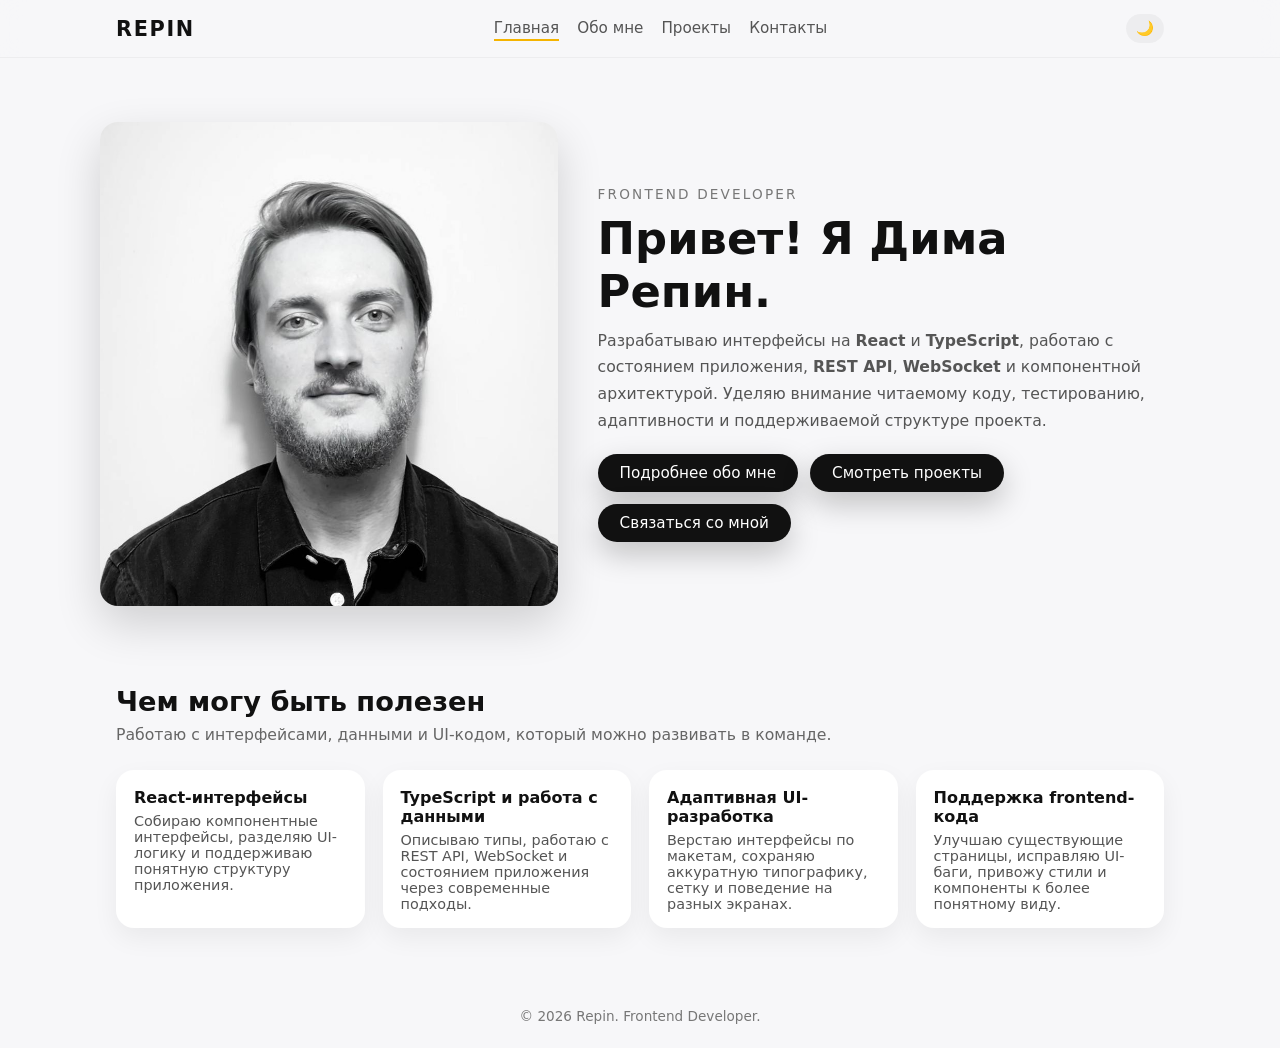
==== commit f066f5ad: "refactor portfolio content and cleanup" ====
--- a/index.html
+++ b/index.html
@@ -4,8 +4,6 @@
   <meta charset="UTF-8" />
   <title>Главная — Repin</title>
   <meta name="viewport" content="width=device-width, initial-scale=1" />
-
-  <!-- Фикс мигания темы: читаем localStorage до загрузки стилей -->
   <script>
     (function () {
       try {
@@ -34,7 +32,6 @@
   </header>
 
   <main>
-    <!-- HERO -->
     <section class="hero-section">
       <div class="hero-inner">
         <div class="hero-photo-wrapper">
@@ -44,8 +41,9 @@
           <div class="hero-label">Frontend Developer</div>
           <h1 class="hero-title reveal">Привет! Я Дима Репин.</h1>
           <p class="hero-subtitle reveal">
-            Функциональный код. Чистый дизайн. Создаю современные веб-интерфейсы с аккуратной вёрсткой
-            и понятной структурой. Сейчас углубляюсь в <strong>React</strong> и <strong>TypeScript</strong>.
+            Разрабатываю интерфейсы на <strong>React</strong> и <strong>TypeScript</strong>, работаю с состоянием
+            приложения, <strong>REST API</strong>, <strong>WebSocket</strong> и компонентной архитектурой. Уделяю внимание
+            читаемому коду, тестированию, адаптивности и поддерживаемой структуре проекта.
           </p>
           <div class="hero-actions reveal">
             <a href="about.html" class="btn">Подробнее обо мне</a>
@@ -56,39 +54,37 @@
       </div>
     </section>
 
-    <!-- ЧЕМ МОГУ БЫТЬ ПОЛЕЗЕН -->
     <section class="services-section">
       <div class="container">
         <h2 class="section-title">Чем могу быть полезен</h2>
         <p class="section-subtitle">
-          Работаю с вёрсткой по макетам, аккуратными лендингами и интерфейсами без визуального шума.
+          Работаю с интерфейсами, данными и UI-кодом, который можно развивать в команде.
         </p>
 
         <div class="services-grid">
           <article class="service-card reveal">
-            <h3>Лендинги и простые сайты</h3>
-            <p>Собираю аккуратные лендинги по макету или с нуля: семантическая вёрстка, структура, базовая анимация.</p>
+            <h3>React-интерфейсы</h3>
+            <p>Собираю компонентные интерфейсы, разделяю UI-логику и поддерживаю понятную структуру приложения.</p>
           </article>
 
           <article class="service-card reveal">
-            <h3>Адаптивная вёрстка</h3>
-            <p>Страницы, которые одинаково приятно выглядят на десктопе, планшете и телефоне.</p>
+            <h3>TypeScript и работа с данными</h3>
+            <p>Описываю типы, работаю с REST API, WebSocket и состоянием приложения через современные подходы.</p>
           </article>
 
           <article class="service-card reveal">
-            <h3>Вёрстка по Figma</h3>
-            <p>Переношу дизайн из Figma в код, соблюдая сетку, отступы и типографику.</p>
+            <h3>Адаптивная UI-разработка</h3>
+            <p>Верстаю интерфейсы по макетам, сохраняю аккуратную типографику, сетку и поведение на разных экранах.</p>
           </article>
 
           <article class="service-card reveal">
-            <h3>Правки и доработки</h3>
-            <p>Правлю баги в вёрстке, настраиваю адаптив, упорядочиваю стили и структуру проекта.</p>
+            <h3>Поддержка frontend-кода</h3>
+            <p>Улучшаю существующие страницы, исправляю UI-баги, привожу стили и компоненты к более понятному виду.</p>
           </article>
         </div>
       </div>
     </section>
 
-    <!-- Нижний блок кнопок для планшетов и мобилок -->
     <div class="hero-actions hero-actions-bottom">
       <a href="about.html" class="btn">Подробнее обо мне</a>
       <a href="projects.html" class="btn">Смотреть проекты</a>
@@ -97,7 +93,7 @@
   </main>
 
   <footer>
-    © 2025 Repin. Сделано с любовью к фронтенду.
+    © 2026 Repin. Frontend Developer.
   </footer>
 
   <script src="script.js"></script>
--- a/style.css
+++ b/style.css
@@ -1,4 +1,3 @@
-/* 🌿 Базовые стили */
 * {
   margin: 0;
   padding: 0;
@@ -19,25 +18,21 @@
   transition: background 0.5s ease, color 0.5s ease;
 }
 
-/* лёгкая смена фона при скролле */
 body.scrolled {
   background: radial-gradient(circle at top, #f0f4ff 0, #f7f7f9 45%, #f7f7f9 100%);
 }
 
-/* Тёмная тема */
 html.dark body {
   background: #05060a;
   color: #f5f5f5;
 }
 
-/* Контейнер */
 .container {
   max-width: 1080px;
   margin: 0 auto;
   padding: 0 16px;
 }
 
-/* Шапка */
 header {
   position: sticky;
   top: 0;
@@ -67,7 +62,6 @@
   gap: 12px;
 }
 
-/* Логотип — текст REPIN */
 .logo {
   font-weight: 700;
   font-size: 1.3rem;
@@ -77,7 +71,6 @@
   text-transform: uppercase;
 }
 
-/* Навигация */
 .nav-links {
   display: flex;
   gap: 18px;
@@ -121,7 +114,6 @@
   width: 100%;
 }
 
-/* Переключатель темы */
 .theme-toggle {
   border: none;
   background: rgba(0, 0, 0, 0.04);
@@ -141,12 +133,10 @@
   transform: translateY(-1px);
 }
 
-/* Главный контент */
 main {
   flex: 1;
 }
 
-/* HERO */
 .hero-section {
   padding: 64px 16px 40px;
 }
@@ -200,12 +190,10 @@
   flex-wrap: wrap;
 }
 
-/* Нижний блок с кнопками для адаптива (по умолчанию скрыт) */
 .hero-actions-bottom {
   display: none;
 }
 
-/* ОБО МНЕ */
 .about-section {
   padding: 64px 16px 48px;
 }
@@ -252,7 +240,6 @@
   animation: float 10s ease-in-out infinite;
 }
 
-/* лёгкая «плавающая» анимация фото */
 @keyframes float {
   0%, 100% {
     transform: translateY(0);
@@ -313,12 +300,6 @@
   line-height: 1.6;
 }
 
-/* если остался about-mark в HTML — скрываем */
-.about-mark {
-  display: none;
-}
-
-/* Технологии */
 .tech-block h3 {
   font-size: 1rem;
   margin-bottom: 4px;
@@ -373,7 +354,6 @@
   color: #111;
 }
 
-/* Кнопки */
 .btn {
   display: inline-flex;
   align-items: center;
@@ -411,7 +391,7 @@
   display: flex;
   gap: 12px;
   flex-wrap: wrap;
-  justify-content: center;      /* центрируем и about, и projects */
+  justify-content: center;
 }
 .projects-section .page-actions {
   margin-top: 32px;
@@ -419,7 +399,6 @@
   width: 100%;
 }
 
-/* Общие заголовки */
 .section-title {
   font-size: 1.7rem;
   margin-bottom: 8px;
@@ -435,7 +414,6 @@
   color: #a9a9a9;
 }
 
-/* ЧЕМ МОГУ БЫТЬ ПОЛЕЗЕН */
 .services-section {
   padding: 40px 0 60px;
 }
@@ -478,9 +456,19 @@
   color: #d1d1d1;
 }
 
-/* ПРОЕКТЫ */
 .projects-section {
   padding: 64px 0 60px;
+}
+
+.projects-section .section-title,
+.projects-section .section-subtitle {
+  text-align: center;
+  margin-left: auto;
+  margin-right: auto;
+}
+
+.projects-section .section-subtitle {
+  max-width: 680px;
 }
 
 .projects-grid {
@@ -500,6 +488,7 @@
   display: flex;
   flex-direction: column;
   gap: 8px;
+  min-height: 100%;
   transition: transform 0.2s ease, box-shadow 0.2s ease, background 0.25s ease;
 }
 
@@ -510,17 +499,48 @@
 .project-card p {
   font-size: 0.9rem;
   color: #555;
+  line-height: 1.55;
+}
+
+.project-tech {
+  list-style: none;
+  display: flex;
+  flex-wrap: wrap;
+  gap: 8px;
+  margin: 6px 0 4px;
+}
+
+.project-tech li {
+  padding: 5px 9px;
+  border-radius: 999px;
+  background: rgba(245, 180, 0, 0.12);
+  color: #57420a;
+  font-size: 0.78rem;
+  line-height: 1;
+}
+
+.project-actions {
+  display: flex;
+  gap: 10px;
+  flex-wrap: wrap;
+  margin-top: auto;
+  padding-top: 8px;
 }
 
 .project-link {
   font-size: 0.9rem;
   text-decoration: none;
-  color: #111;
-  margin-top: 4px;
+  color: #fff;
+  background: #111;
+  border: 1px solid #111;
+  border-radius: 999px;
+  padding: 8px 14px;
   display: inline-flex;
   align-items: center;
-  gap: 6px;
+  justify-content: center;
+  gap: 5px;
   font-weight: 500;
+  transition: transform 0.15s ease, background 0.2s ease, color 0.2s ease, border-color 0.2s ease;
 }
 
 .project-link::after {
@@ -529,6 +549,19 @@
   opacity: 0.7;
 }
 
+.project-link:hover {
+  transform: translateY(-1px);
+  background: #f5b400;
+  border-color: #f5b400;
+  color: #111;
+}
+
+.project-link-secondary {
+  color: #111;
+  background: transparent;
+  border-color: rgba(0, 0, 0, 0.14);
+}
+
 .project-card:hover {
   transform: translateY(-4px) translateZ(0);
   box-shadow: 0 18px 40px rgba(0, 0, 0, 0.1);
@@ -543,156 +576,97 @@
   color: #d1d1d1;
 }
 
-/* ссылки в тёмной теме — заметные */
+html.dark .project-tech li {
+  background: rgba(245, 180, 0, 0.18);
+  color: #ffd86b;
+}
+
 html.dark .project-link {
-  color: #ffffff;
-  opacity: 0.9;
+  background: #f5b400;
+  border-color: #f5b400;
+  color: #111;
 }
 
 html.dark .project-link:hover {
-  color: #ffd86b;
-  opacity: 1;
-}
-
-/* КОНТАКТЫ */
+  background: #ffd35a;
+  border-color: #ffd35a;
+}
+
+html.dark .project-link-secondary {
+  background: transparent;
+  border-color: rgba(255, 255, 255, 0.14);
+  color: #f5f5f5;
+}
+
+html.dark .project-link-secondary:hover {
+  color: #111;
+  background: #ffd35a;
+}
+
+.projects-subheading {
+  margin: 34px 0 18px;
+  font-size: 1.15rem;
+  text-align: center;
+}
+
+.projects-grid-secondary .project-card {
+  opacity: 0.96;
+}
+
+.contacts-section .section-title {
+  text-align: center;
+  margin-bottom: 10px;
+}
+
+.contacts-section .section-subtitle {
+  text-align: center;
+  margin-bottom: 26px;
+}
+
 .contacts-section {
   padding: 64px 0 40px;
 }
 
-.contact-form {
-  display: flex;
-  flex-direction: column;
-  gap: 18px;
-  max-width: 700px;
-  margin: 26px auto 10px;
-  padding: 20px 18px 18px;
-  border-radius: 20px;
-  background: #fff;
-  box-shadow: 0 14px 34px rgba(0, 0, 0, 0.08);
-  transition: transform 0.25s ease, box-shadow 0.25s ease, background 0.25s ease;
-}
-
-.contact-form.sent {
-  transform: translateY(-2px);
-  box-shadow: 0 20px 46px rgba(0, 0, 0, 0.12);
-}
-
-html.dark .contact-form {
-  background: #10121b;
-  box-shadow: 0 18px 40px rgba(0, 0, 0, 0.9);
-}
-
-.form-row {
-  display: grid;
-  grid-template-columns: repeat(2, minmax(0, 1fr));
-  gap: 16px;
-}
-
-.form-field {
-  display: flex;
-  flex-direction: column;
-  gap: 6px;
-}
-
-.form-field label {
-  font-size: 0.85rem;
-  color: #666;
-}
-
-html.dark .form-field label {
-  color: #b9b9b9;
-}
-
-input,
-textarea,
-select {
-  font-family: inherit;
-  font-size: 0.95rem;
-  padding: 9px 11px;
-  border-radius: 12px;
-  border: 1px solid rgba(0, 0, 0, 0.08);
-  background: #fafafa;
-  outline: none;
-  transition: border-color 0.18s ease, box-shadow 0.18s ease, background 0.18s ease, transform 0.1s ease;
-}
-
-textarea {
-  resize: vertical;
-  min-height: 150px;
-}
-
-html.dark input,
-html.dark textarea,
-html.dark select {
-  background: #171a24;
-  border-color: rgba(255, 255, 255, 0.06);
-  color: #f5f5f5;
-}
-
-input:focus,
-textarea:focus,
-select:focus {
-  border-color: #f5b400;
-  box-shadow: 0 0 0 1px rgba(245, 180, 0, 0.4);
-  transform: translateY(-1px);
-}
-
-/* чекбокс и футер формы */
-.form-footer {
-  display: flex;
-  justify-content: space-between;
-  gap: 14px;
-  align-items: center;
-  flex-wrap: wrap;
-  margin-top: 4px;
-}
-
-.checkbox-label {
-  display: inline-flex;
-  align-items: center;
-  gap: 8px;
-  font-size: 0.85rem;
-  color: #666;
-}
-
-html.dark .checkbox-label {
-  color: #bcbcbc;
-}
-
-.checkbox-label input {
-  width: 16px;
-  height: 16px;
-  margin: 0;
-}
-
-.form-status {
-  font-size: 0.86rem;
-  color: #0a7c3a;
-  min-height: 1em;
-  margin-top: -4px;
-}
-
-html.dark .form-status {
-  color: #6de39b;
-}
-
-/* Соцсети */
 .social-links {
   margin-top: 24px;
   display: flex;
   gap: 14px;
   flex-wrap: wrap;
   justify-content: center;
+}
+
+.contacts-links {
+  max-width: 760px;
+  margin: 30px auto 0;
+  padding: 0 16px;
 }
 
 .social-links a {
   font-size: 0.92rem;
   text-decoration: none;
   color: #555;
-  padding: 6px 10px;
-  border-radius: 999px;
+  padding: 14px 16px;
+  border-radius: 16px;
   border: 1px solid rgba(0, 0, 0, 0.06);
+  background: #fff;
+  min-width: 180px;
+  display: inline-flex;
+  flex-direction: column;
+  gap: 4px;
   transition: background 0.2s ease, transform 0.1s ease, border-color 0.2s ease;
+}
+
+.social-links span {
+  font-size: 0.78rem;
+  text-transform: uppercase;
+  letter-spacing: 0.12em;
+  color: #777;
+}
+
+.social-links strong {
+  color: #111;
+  font-size: 0.95rem;
+  font-weight: 600;
 }
 
 .social-links a:hover {
@@ -702,9 +676,23 @@
   border-color: transparent;
 }
 
+.social-links a:hover span,
+.social-links a:hover strong {
+  color: #fff;
+}
+
 html.dark .social-links a {
   color: #d4d4d4;
   border-color: rgba(255, 255, 255, 0.07);
+  background: #11131b;
+}
+
+html.dark .social-links span {
+  color: #a9a9a9;
+}
+
+html.dark .social-links strong {
+  color: #f5f5f5;
 }
 
 html.dark .social-links a:hover {
@@ -712,7 +700,11 @@
   color: #111;
 }
 
-/* Подвал */
+html.dark .social-links a:hover span,
+html.dark .social-links a:hover strong {
+  color: #111;
+}
+
 footer {
   padding: 20px 16px 24px;
   text-align: center;
@@ -724,7 +716,6 @@
   color: #9d9d9d;
 }
 
-/* Reveal-анимация */
 .reveal {
   opacity: 0;
   transform: translateY(16px);
@@ -736,7 +727,6 @@
   transform: translateY(0);
 }
 
-/* Адаптив ≤ 900px (планшеты + мобилки) */
 @media (max-width: 900px) {
   .about-inner,
   .hero-inner {
@@ -752,7 +742,6 @@
     margin-bottom: 10px;
   }
 
-  /* Шапка: логотип по центру, меню снизу, тема справа */
   nav {
     width: 100%;
     padding: 14px 14px 8px;
@@ -791,12 +780,10 @@
     font-size: 1.05rem;
   }
 
-  /* на планшетах и мобилках верхний блок кнопок на главной прячем */
   .hero-section .hero-actions {
     display: none;
   }
 
-  /* и показываем нижний блок после "Чем могу быть полезен" */
   .hero-actions-bottom {
     display: flex;
     justify-content: center;
@@ -814,7 +801,6 @@
     text-align: center;
   }
 
-  /* about — кнопки как на других страницах */
   .about-actions {
     display: flex;
     flex-direction: column;
@@ -830,7 +816,6 @@
     justify-content: center;
   }
 
-  /* страница проектов — такая же кнопка */
   .page-actions {
     display: flex;
     justify-content: center;
@@ -847,29 +832,27 @@
   }
 }
 
-/* Адаптив ≤ 720px (телефоны) */
 @media (max-width: 720px) {
   .projects-grid {
     padding-inline: 12px;
   }
 
-  .contact-form {
-    padding-inline: 14px;
-  }
-
-  .form-row {
-    grid-template-columns: minmax(0, 1fr);
-  }
-
-  /* форма: кнопка отправки по центру и на всю ширину */
-  .form-footer {
+  .project-actions {
+    flex-direction: column;
+  }
+
+  .project-link {
+    width: 100%;
+  }
+
+  .social-links {
     flex-direction: column;
     align-items: center;
     width: 100%;
   }
 
-  .form-footer .btn {
-    width: 100%;
-    justify-content: center;
-  }
-}
+  .social-links a {
+    width: 100%;
+    max-width: 360px;
+  }
+}
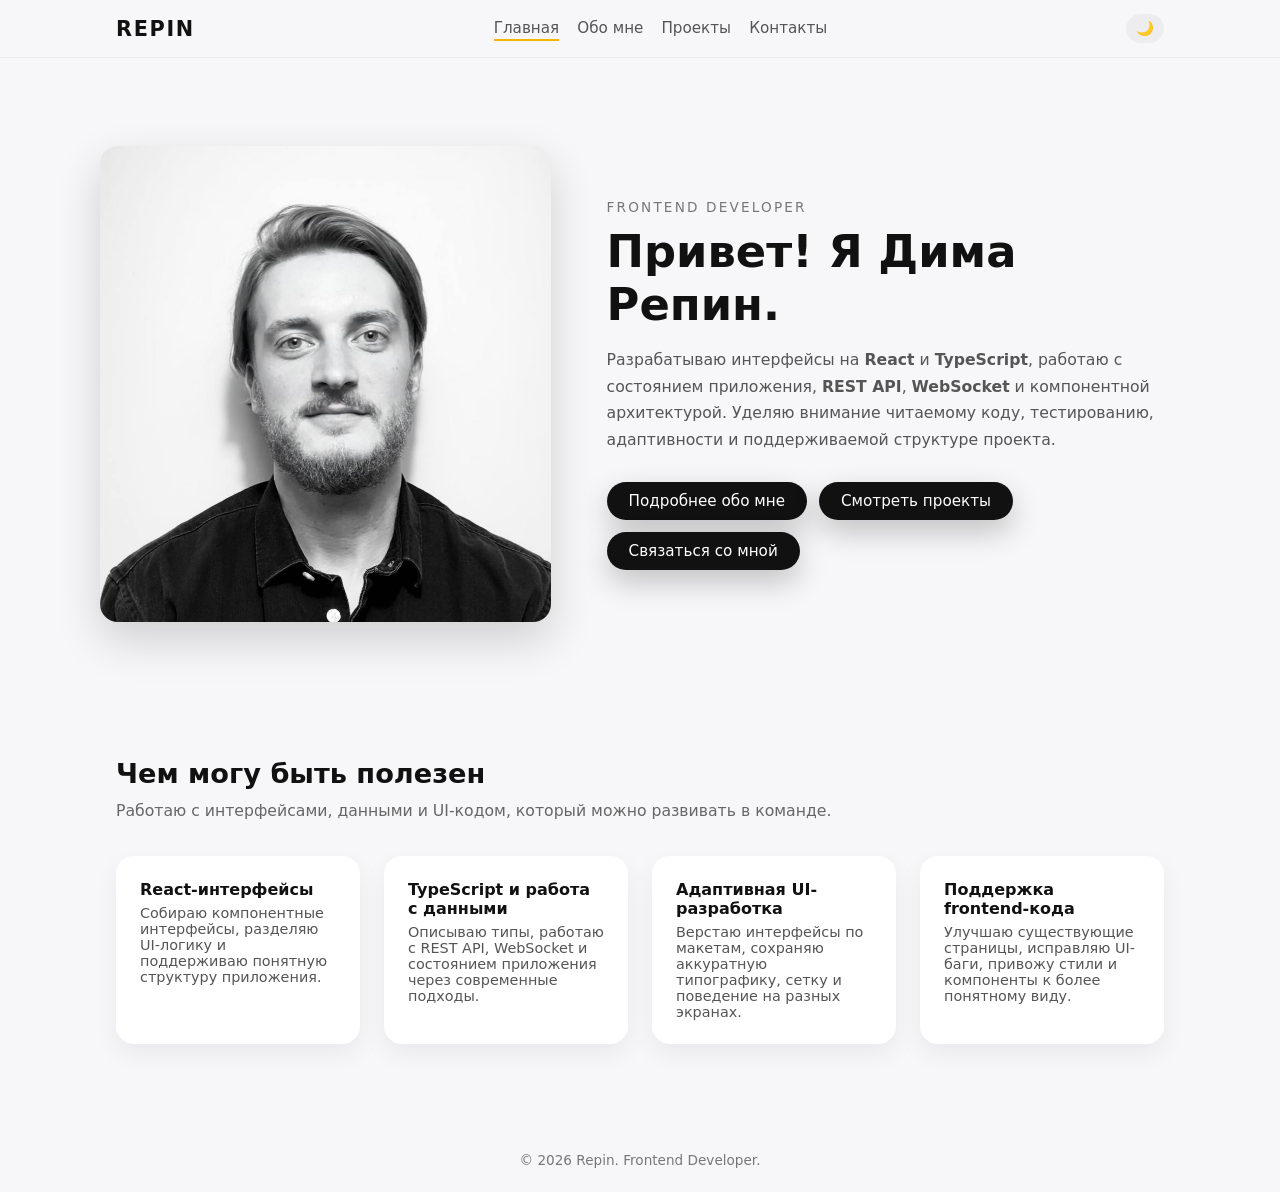
==== commit f450985f: "finalize portfolio polish" ====
--- a/index.html
+++ b/index.html
@@ -2,8 +2,12 @@
 <html lang="ru" class="">
 <head>
   <meta charset="UTF-8" />
-  <title>Главная — Repin</title>
+  <title>Dmitry Repin — Frontend Developer</title>
   <meta name="viewport" content="width=device-width, initial-scale=1" />
+  <meta
+    name="description"
+    content="Dmitry Repin — Frontend Developer. React, TypeScript, JavaScript, responsive interfaces and modern frontend development."
+  />
   <script>
     (function () {
       try {
--- a/style.css
+++ b/style.css
@@ -138,7 +138,7 @@
 }
 
 .hero-section {
-  padding: 64px 16px 40px;
+  padding: 88px 16px 64px;
 }
 
 .hero-inner {
@@ -146,7 +146,7 @@
   margin: 0 auto;
   display: grid;
   grid-template-columns: minmax(0, 1.1fr) minmax(0, 1.4fr);
-  gap: 40px;
+  gap: 56px;
   align-items: center;
 }
 
@@ -169,7 +169,7 @@
 
 .hero-title {
   font-size: clamp(2.1rem, 3vw + 1rem, 2.8rem);
-  margin-bottom: 10px;
+  margin-bottom: 16px;
 }
 
 .hero-subtitle {
@@ -177,7 +177,7 @@
   font-size: 0.98rem;
   line-height: 1.7;
   color: #555;
-  margin-bottom: 20px;
+  margin-bottom: 28px;
 }
 
 html.dark .hero-subtitle {
@@ -190,12 +190,20 @@
   flex-wrap: wrap;
 }
 
+.hero-actions .btn {
+  width: auto;
+  min-width: 0;
+}
+
 .hero-actions-bottom {
   display: none;
 }
 
 .about-section {
-  padding: 64px 16px 48px;
+  min-height: calc(100vh - 110px);
+  display: flex;
+  align-items: center;
+  padding: 72px 16px 80px;
 }
 
 .about-inner {
@@ -203,7 +211,7 @@
   margin: 0 auto;
   display: grid;
   grid-template-columns: 360px minmax(0, 1fr);
-  gap: 48px;
+  gap: 72px;
   align-items: flex-start;
 }
 
@@ -215,7 +223,7 @@
   width: 100%;
   background: #fff;
   border-radius: 24px;
-  padding: 24px;
+  padding: 28px;
   box-shadow: 0 16px 40px rgba(0, 0, 0, 0.06);
   display: flex;
   flex-direction: column;
@@ -271,16 +279,16 @@
 }
 
 .about-text p {
-  margin-bottom: 14px;
+  margin-bottom: 18px;
   line-height: 1.7;
 }
 
 .about-list {
   list-style: none;
-  margin: 18px 0 22px;
+  margin: 28px 0 30px;
   display: flex;
   flex-direction: column;
-  gap: 10px;
+  gap: 16px;
 }
 
 .about-label {
@@ -393,6 +401,10 @@
   flex-wrap: wrap;
   justify-content: center;
 }
+
+.about-actions {
+  margin-top: 16px;
+}
 .projects-section .page-actions {
   margin-top: 32px;
   margin-bottom: 40px;
@@ -401,13 +413,13 @@
 
 .section-title {
   font-size: 1.7rem;
-  margin-bottom: 8px;
+  margin-bottom: 12px;
 }
 
 .section-subtitle {
   font-size: 0.98rem;
   color: #666;
-  margin-bottom: 26px;
+  margin-bottom: 36px;
 }
 
 html.dark .section-subtitle {
@@ -415,19 +427,19 @@
 }
 
 .services-section {
-  padding: 40px 0 60px;
+  padding: 72px 0 88px;
 }
 
 .services-grid {
   display: grid;
   grid-template-columns: repeat(auto-fit, minmax(240px, 1fr));
-  gap: 18px;
+  gap: 24px;
 }
 
 .service-card {
   background: #fff;
   border-radius: 18px;
-  padding: 18px 18px 16px;
+  padding: 24px;
   box-shadow: 0 10px 26px rgba(0, 0, 0, 0.06);
   transition: transform 0.2s ease, box-shadow 0.2s ease, background 0.25s ease;
 }
@@ -477,13 +489,13 @@
   padding: 0 16px 8px;
   display: grid;
   grid-template-columns: repeat(auto-fit, minmax(260px, 1fr));
-  gap: 18px;
+  gap: 24px;
 }
 
 .project-card {
   background: #fff;
   border-radius: 18px;
-  padding: 18px 18px 16px;
+  padding: 24px;
   box-shadow: 0 10px 26px rgba(0, 0, 0, 0.06);
   display: flex;
   flex-direction: column;
@@ -544,7 +556,7 @@
 }
 
 .project-link::after {
-  content: "↗";
+  content: "\2197";
   font-size: 0.85em;
   opacity: 0.7;
 }
@@ -604,7 +616,7 @@
 }
 
 .projects-subheading {
-  margin: 34px 0 18px;
+  margin: 56px 0 24px;
   font-size: 1.15rem;
   text-align: center;
 }
@@ -615,16 +627,20 @@
 
 .contacts-section .section-title {
   text-align: center;
-  margin-bottom: 10px;
+  margin-bottom: 14px;
 }
 
 .contacts-section .section-subtitle {
   text-align: center;
-  margin-bottom: 26px;
+  margin-bottom: 36px;
 }
 
 .contacts-section {
-  padding: 64px 0 40px;
+  min-height: calc(100vh - 110px);
+  display: flex;
+  flex-direction: column;
+  justify-content: center;
+  padding: 72px 0 88px;
 }
 
 .social-links {
@@ -637,8 +653,9 @@
 
 .contacts-links {
   max-width: 760px;
-  margin: 30px auto 0;
+  margin: 0 auto;
   padding: 0 16px;
+  gap: 18px;
 }
 
 .social-links a {
@@ -728,9 +745,29 @@
 }
 
 @media (max-width: 900px) {
+  .hero-section {
+    padding: 56px 16px 48px;
+  }
+
+  .about-section {
+    min-height: auto;
+    align-items: initial;
+    padding: 56px 16px;
+  }
+
+  .services-section {
+    padding: 56px 0 64px;
+  }
+
+  .contacts-section {
+    min-height: auto;
+    padding: 56px 0;
+  }
+
   .about-inner,
   .hero-inner {
     grid-template-columns: minmax(0, 1fr);
+    gap: 32px;
     text-align: left;
   }
 
@@ -833,8 +870,26 @@
 }
 
 @media (max-width: 720px) {
+  .section-subtitle {
+    padding-inline: 16px;
+  }
+
+  .nav-links {
+    gap: 14px;
+  }
+
+  .nav-link {
+    font-size: 0.98rem;
+  }
+
   .projects-grid {
-    padding-inline: 12px;
+    padding-inline: 16px;
+  }
+
+  .about-card,
+  .service-card,
+  .project-card {
+    padding: 20px;
   }
 
   .project-actions {
@@ -856,3 +911,25 @@
     max-width: 360px;
   }
 }
+
+a:focus-visible,
+button:focus-visible {
+  outline: 2px solid #f5b400;
+  outline-offset: 3px;
+}
+
+@media (prefers-reduced-motion: reduce) {
+  html {
+    scroll-behavior: auto;
+  }
+
+  .profile-photo {
+    animation: none;
+  }
+
+  .reveal {
+    opacity: 1;
+    transform: none;
+    transition: none;
+  }
+}
